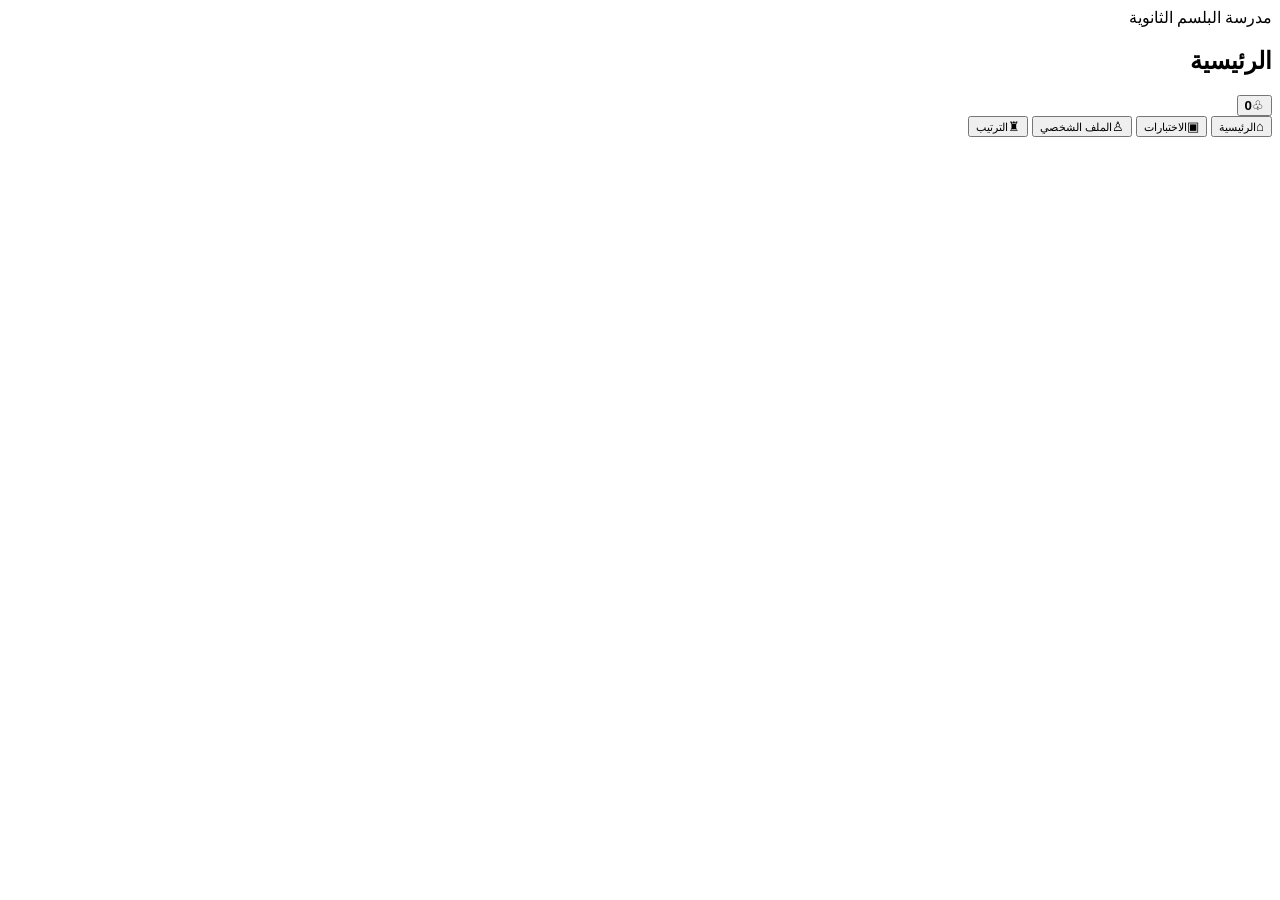
==== app.html @ c5866878 "Add files via upload" ====
<!doctype html>
<html lang="ar" dir="rtl">
<head>
  <meta charset="UTF-8">
  <meta name="viewport" content="width=device-width,initial-scale=1,maximum-scale=1">
  <meta name="theme-color" content="#142338">
  <title>مدرسة البلسم الثانوية</title>
  <link rel="stylesheet" href="/css/style.css">
</head>
<body class="app-page">
<div class="app-frame">
  <header class="topbar">
    <div>
      <div class="mini-school">مدرسة البلسم الثانوية</div>
      <h2 id="pageTitle">الرئيسية</h2>
    </div>
    <button class="icon-btn" id="notifyBtn">♧<b id="notifyCount">0</b></button>
  </header>

  <main id="view" class="view"></main>

  <nav class="bottom-nav">
    <button data-tab="home" class="active"><span>⌂</span><small>الرئيسية</small></button>
    <button data-tab="tests"><span>▣</span><small>الاختبارات</small></button>
    <button data-tab="profile"><span>♙</span><small>الملف الشخصي</small></button>
    <button data-tab="ranking"><span>♜</span><small>الترتيب</small></button>
  </nav>
</div>

<div class="modal hidden" id="modal">
  <div class="modal-card" id="modalContent"></div>
</div>
<script src="/js/app.js"></script>
</body>
</html>
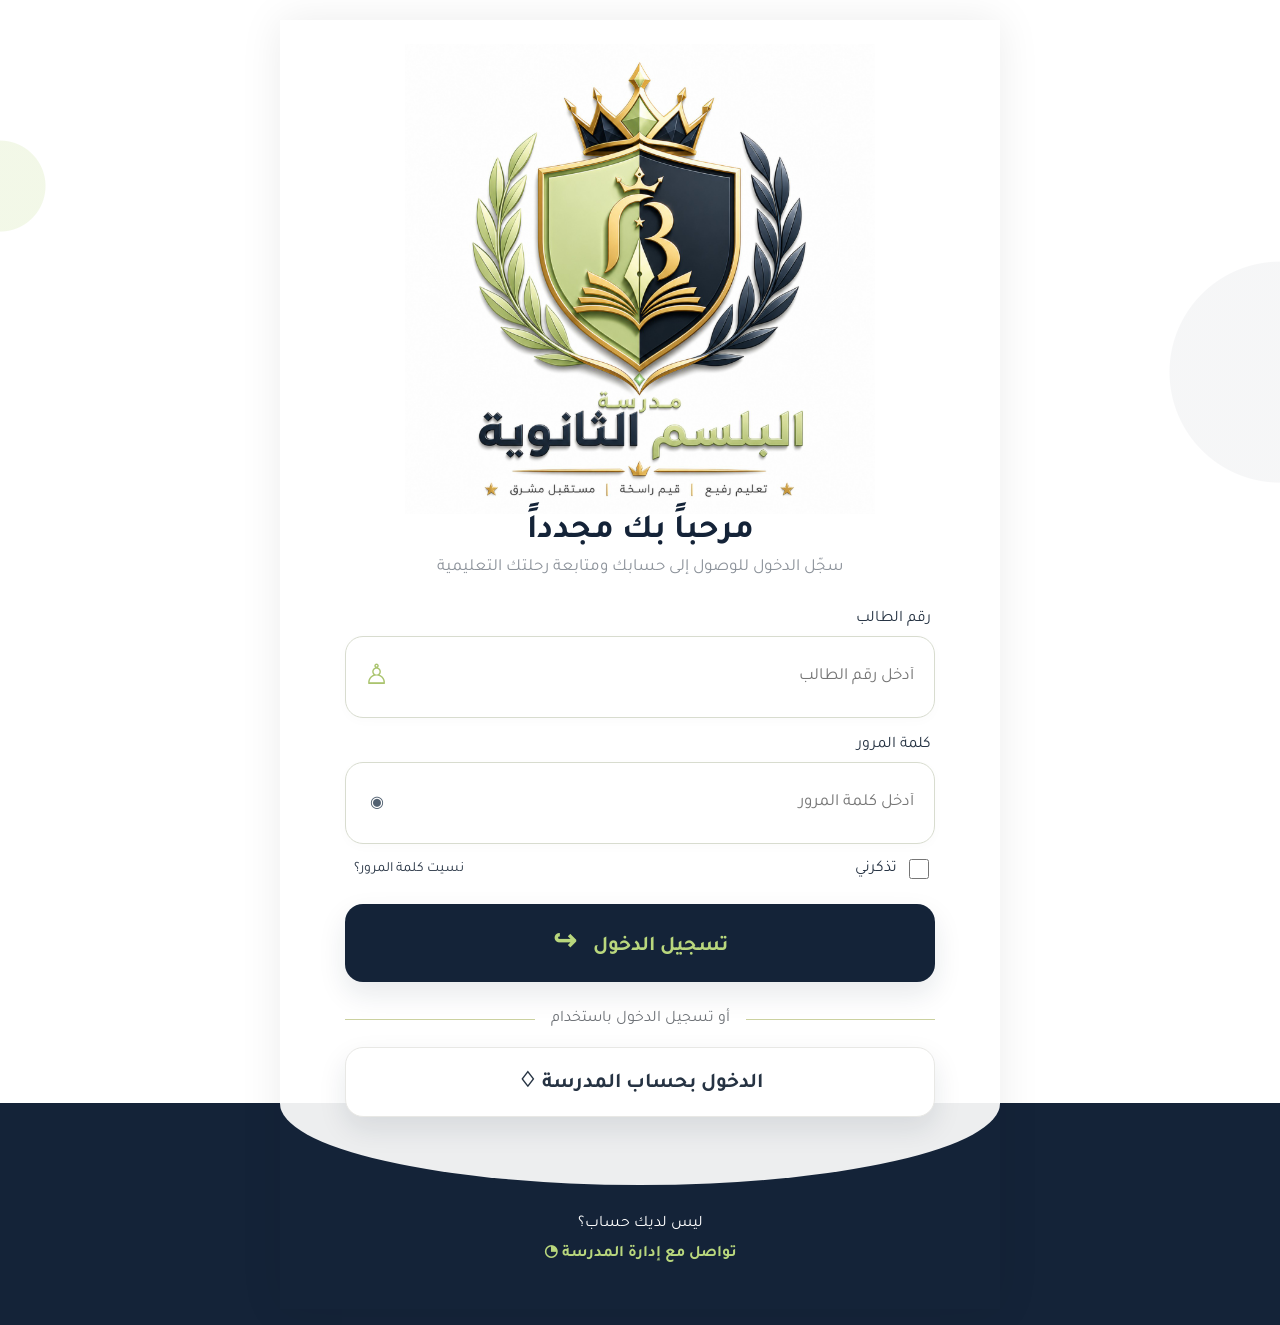
==== commit f469664a: "Update app.html" ====
--- a/app.html
+++ b/app.html
@@ -1,35 +1,245 @@
 <!doctype html>
 <html lang="ar" dir="rtl">
+
 <head>
   <meta charset="UTF-8">
-  <meta name="viewport" content="width=device-width,initial-scale=1,maximum-scale=1">
-  <meta name="theme-color" content="#142338">
+
+  <meta
+    name="viewport"
+    content="width=device-width, initial-scale=1, maximum-scale=1"
+  >
+
+  <meta
+    name="theme-color"
+    content="#142338"
+  >
+
+  <meta
+    name="description"
+    content="منصة مدرسة البلسم الثانوية التعليمية"
+  >
+
   <title>مدرسة البلسم الثانوية</title>
-  <link rel="stylesheet" href="/css/style.css">
+
+  <!-- CSS -->
+  <link rel="stylesheet" href="css/style.css">
 </head>
+
+
 <body class="app-page">
-<div class="app-frame">
-  <header class="topbar">
-    <div>
-      <div class="mini-school">مدرسة البلسم الثانوية</div>
-      <h2 id="pageTitle">الرئيسية</h2>
-    </div>
-    <button class="icon-btn" id="notifyBtn">♧<b id="notifyCount">0</b></button>
-  </header>
-
-  <main id="view" class="view"></main>
-
-  <nav class="bottom-nav">
-    <button data-tab="home" class="active"><span>⌂</span><small>الرئيسية</small></button>
-    <button data-tab="tests"><span>▣</span><small>الاختبارات</small></button>
-    <button data-tab="profile"><span>♙</span><small>الملف الشخصي</small></button>
-    <button data-tab="ranking"><span>♜</span><small>الترتيب</small></button>
-  </nav>
-</div>
-
-<div class="modal hidden" id="modal">
-  <div class="modal-card" id="modalContent"></div>
-</div>
-<script src="/js/app.js"></script>
+
+  <div class="app-frame">
+
+    <!-- =========================
+         الشريط العلوي
+         ========================= -->
+    <header class="topbar">
+
+      <div class="topbar-info">
+
+        <div class="mini-school">
+          مدرسة البلسم الثانوية
+        </div>
+
+        <h2 id="pageTitle">
+          الرئيسية
+        </h2>
+
+      </div>
+
+
+      <!-- زر الإشعارات -->
+      <button
+        class="icon-btn"
+        id="notifyBtn"
+        type="button"
+        aria-label="الإشعارات"
+        title="الإشعارات"
+      >
+
+        <svg
+          class="notification-icon"
+          viewBox="0 0 24 24"
+          aria-hidden="true"
+        >
+          <path d="M18 8a6 6 0 0 0-12 0c0 7-3 7-3 9h18c0-2-3-2-3-9"></path>
+          <path d="M10 21h4"></path>
+        </svg>
+
+        <b id="notifyCount">0</b>
+
+      </button>
+
+    </header>
+
+
+    <!-- =========================
+         محتوى التطبيق
+         ========================= -->
+    <main
+      id="view"
+      class="view"
+    ></main>
+
+
+    <!-- =========================
+         شريط التنقل السفلي
+         ========================= -->
+    <nav
+      class="bottom-nav"
+      aria-label="التنقل الرئيسي"
+    >
+
+
+      <!-- الرئيسية -->
+      <button
+        data-tab="home"
+        class="nav-item active"
+        type="button"
+        aria-label="الرئيسية"
+      >
+
+        <span class="nav-icon">
+
+          <svg
+            viewBox="0 0 24 24"
+            aria-hidden="true"
+          >
+            <path d="M3 10.5 12 3l9 7.5"></path>
+            <path d="M5 9.5V21h14V9.5"></path>
+            <path d="M9 21v-6h6v6"></path>
+          </svg>
+
+        </span>
+
+        <small>الرئيسية</small>
+
+      </button>
+
+
+      <!-- الاختبارات -->
+      <button
+        data-tab="tests"
+        class="nav-item"
+        type="button"
+        aria-label="الاختبارات"
+      >
+
+        <span class="nav-icon">
+
+          <svg
+            viewBox="0 0 24 24"
+            aria-hidden="true"
+          >
+            <rect
+              x="4"
+              y="3"
+              width="16"
+              height="18"
+              rx="3"
+            ></rect>
+
+            <path d="M8 7h8"></path>
+            <path d="M8 11h5"></path>
+            <path d="M8 15h4"></path>
+
+            <path d="m16 14 1.2 1.2L20 12.5"></path>
+          </svg>
+
+        </span>
+
+        <small>الاختبارات</small>
+
+      </button>
+
+
+      <!-- الملف الشخصي -->
+      <button
+        data-tab="profile"
+        class="nav-item"
+        type="button"
+        aria-label="الملف الشخصي"
+      >
+
+        <span class="nav-icon">
+
+          <svg
+            viewBox="0 0 24 24"
+            aria-hidden="true"
+          >
+
+            <circle
+              cx="12"
+              cy="8"
+              r="4"
+            ></circle>
+
+            <path d="M4.5 21a7.5 7.5 0 0 1 15 0"></path>
+
+          </svg>
+
+        </span>
+
+        <small>حسابي</small>
+
+      </button>
+
+
+      <!-- الترتيب -->
+      <button
+        data-tab="ranking"
+        class="nav-item"
+        type="button"
+        aria-label="الترتيب"
+      >
+
+        <span class="nav-icon">
+
+          <svg
+            viewBox="0 0 24 24"
+            aria-hidden="true"
+          >
+
+            <path d="M8 20V10h3v10H8Z"></path>
+
+            <path d="M14 20V4h3v16h-3Z"></path>
+
+            <path d="M2 20V14h3v6H2Z"></path>
+
+          </svg>
+
+        </span>
+
+        <small>الترتيب</small>
+
+      </button>
+
+
+    </nav>
+
+  </div>
+
+
+  <!-- =========================
+       النافذة المنبثقة
+       ========================= -->
+  <div
+    class="modal hidden"
+    id="modal"
+    aria-hidden="true"
+  >
+
+    <div
+      class="modal-card"
+      id="modalContent"
+    ></div>
+
+  </div>
+
+
+  <!-- JavaScript -->
+  <script src="js/app.js"></script>
+
 </body>
-</html>
+
+  </html>
--- a/css/style.css
+++ b/css/style.css
@@ -0,0 +1,133 @@
+@import url('https://fonts.googleapis.com/css2?family=Tajawal:wght@400;500;700;800&display=swap');
+
+:root{
+  --navy:#142338;
+  --navy2:#1d3047;
+  --green:#b9d77d;
+  --green2:#dbe9b3;
+  --gold:#cda94b;
+  --text:#263343;
+  --muted:#8c929a;
+  --bg:#f8f8f6;
+  --white:#fff;
+  --line:#e8e8e5;
+  --shadow:0 12px 28px rgba(20,35,56,.10);
+}
+*{box-sizing:border-box}
+html,body{margin:0;min-height:100%;font-family:Tajawal,Arial,sans-serif;color:var(--text);background:var(--bg)}
+button,input,textarea,select{font:inherit}
+button{cursor:pointer}
+a{text-decoration:none;color:inherit}
+.hidden{display:none!important}
+
+.login-page{
+  min-height:100vh;
+  background:
+    radial-gradient(circle at 0 14%,rgba(185,215,125,.18) 0 45px,transparent 46px),
+    radial-gradient(circle at 100% 28%,rgba(20,35,56,.04) 0 110px,transparent 111px),
+    linear-gradient(#fff 0 83%,var(--navy) 83%);
+}
+.login-shell{width:min(100%,720px);margin:auto;min-height:100vh;display:flex;flex-direction:column;justify-content:space-between}
+.login-card{padding:24px 9% 30px;text-align:center;background:rgba(255,255,255,.92);border-radius:0 0 50% 50%/0 0 7% 7%}
+.login-logo{width:min(92%,470px);max-height:500px;object-fit:contain;display:block;margin:0 auto -12px}
+.login-card h1{font-size:34px;margin:10px 0 5px;color:var(--navy)}
+.lead{font-size:17px;color:var(--muted);margin:0 0 32px}
+.login-card form{text-align:right}
+.login-card label{display:block;font-size:16px;margin:18px 4px 7px}
+.input-wrap{height:82px;border:1.5px solid #d8dccf;border-radius:18px;background:#fff;display:flex;align-items:center;padding:0 18px;gap:12px;box-shadow:0 3px 12px rgba(0,0,0,.02)}
+.input-wrap:focus-within{border-color:var(--green)}
+.input-wrap input{border:0;outline:0;flex:1;background:transparent;font-size:17px;text-align:right}
+.input-wrap span{font-size:28px;color:#aac46e}
+.eye{border:0;background:transparent;color:#526171}
+.login-options{display:flex;justify-content:space-between;align-items:center;margin:12px 3px 22px;font-size:14px}
+.remember{display:flex!important;gap:8px;align-items:center;margin:0!important}
+.remember input{width:20px;height:20px;accent-color:var(--green)}
+.link-button{border:0;background:none;color:var(--text)}
+.primary-btn,.school-login{width:100%;border:0;border-radius:18px;height:78px;font-size:21px;font-weight:700}
+.primary-btn{background:var(--navy);color:var(--green);box-shadow:var(--shadow)}
+.primary-btn span{margin-right:12px;font-size:28px}
+.or{display:flex;align-items:center;gap:16px;color:#6f7378;margin:28px 0 18px}
+.or i{height:1px;background:#cbd19f;flex:1}
+.school-login{height:70px;background:white;border:1px solid var(--line);color:var(--text);box-shadow:var(--shadow)}
+.login-message{min-height:26px;margin-top:12px;color:#b23b3b}
+.login-footer{text-align:center;color:white;padding:30px 20px 45px}
+.login-footer p{margin:0 0 7px;font-size:16px}
+.login-footer a{color:var(--green);font-weight:700}
+
+.app-page{background:linear-gradient(180deg,#fff 0,#f7f8f5 100%);min-height:100vh}
+.app-frame{width:min(100%,720px);margin:auto;min-height:100vh;padding-bottom:92px}
+.topbar{padding:20px 20px 8px;display:flex;align-items:center;justify-content:space-between}
+.topbar h2{margin:2px 0;font-size:26px}
+.mini-school{font-size:13px;color:#99a45d}
+.icon-btn{position:relative;border:0;background:white;font-size:25px;color:var(--navy)}
+.icon-btn b{position:absolute;top:-5px;right:-8px;font-size:10px;background:var(--green);border-radius:20px;padding:3px 6px}
+.view{padding:8px 18px}
+.hero-logo{width:220px;height:220px;object-fit:contain;display:block;margin:-4px auto -35px}
+.brand-lines{text-align:center;margin-bottom:18px}
+.brand-lines strong{font-size:29px;color:var(--navy)}
+.brand-lines strong em{font-style:normal;color:#a9c56d}
+.brand-lines p{margin:3px 0;color:#888;font-size:13px}
+.card{background:#fff;border:1px solid #eceee9;border-radius:20px;box-shadow:0 8px 24px rgba(20,35,56,.07);padding:20px;margin:14px 0}
+.verse-card{background:#f2f5e5;text-align:center;min-height:120px;display:flex;flex-direction:column;justify-content:center}
+.verse-card p{font-size:19px;line-height:1.8;margin:0}
+.verse-card small{color:#7b815f;margin-top:7px}
+.announcement{background:var(--navy);color:white}
+.announcement .accent{color:var(--green);font-weight:700}
+.announcement p{line-height:1.7;margin:7px 0 0}
+.section-head{display:flex;justify-content:space-between;align-items:center;margin:24px 4px 8px}
+.section-head h3{margin:0}
+.muted{color:var(--muted)}
+.post{display:flex;gap:12px;align-items:flex-start}
+.post-badge{width:54px;height:54px;border-radius:15px;background:var(--green2);display:grid;place-items:center;font-size:23px;flex:none}
+.post h4{margin:0 0 5px}.post p{margin:0;color:#72767d;line-height:1.6}
+.bottom-nav{position:fixed;z-index:20;bottom:0;left:50%;transform:translateX(-50%);width:min(100%,720px);height:78px;background:var(--navy);display:grid;grid-template-columns:repeat(4,1fr);padding:7px 8px calc(7px + env(safe-area-inset-bottom));border-radius:22px 22px 0 0;box-shadow:0 -10px 25px rgba(20,35,56,.18)}
+.bottom-nav button{border:0;background:none;color:#dfe4e8;display:flex;flex-direction:column;gap:2px;align-items:center;justify-content:center}
+.bottom-nav button.active{color:var(--green)}
+.bottom-nav span{font-size:25px}.bottom-nav small{font-size:12px}
+
+.test-active{background:var(--navy);color:white;border-radius:22px;padding:22px;box-shadow:var(--shadow)}
+.test-active h3{color:var(--green);margin:0 0 8px}
+.test-meta{display:grid;grid-template-columns:1fr 1fr;gap:12px;margin:18px 0}
+.test-meta div{background:rgba(255,255,255,.06);padding:12px;border-radius:14px}
+.test-meta small{display:block;color:#aab2ba}.test-meta strong{font-size:18px}
+.btn{border:0;border-radius:14px;padding:13px 18px;font-weight:700}
+.btn-primary{background:var(--green);color:var(--navy)}
+.btn-danger{background:#f2d8d8;color:#8f2525}
+.test-row{display:flex;align-items:center;gap:12px;background:#fff;border:1px solid var(--line);border-radius:18px;padding:15px;margin:9px 0}
+.test-row .doc{width:42px;height:42px;border-radius:12px;background:#f1f3ee;display:grid;place-items:center}
+.test-row .grow{flex:1}.test-row h4{margin:0 0 3px}.test-row p{margin:0;color:var(--muted);font-size:12px}
+.score{font-weight:800;color:#9bb75d}
+.profile-head{background:var(--navy);color:white;border-radius:22px;padding:24px;text-align:center}
+.avatar{width:92px;height:92px;border-radius:50%;background:white;border:4px solid var(--green);margin:auto;display:grid;place-items:center;color:var(--navy);font-size:40px}
+.profile-head h2{margin:12px 0 2px}.profile-head p{margin:0;color:#d2d7dd}
+.stats{display:grid;grid-template-columns:repeat(3,1fr);background:white;color:var(--text);border-radius:16px;margin-top:20px;overflow:hidden}
+.stats div{text-align:center;padding:13px;border-left:1px solid var(--line)}.stats div:last-child{border:0}
+.stats small{display:block;color:var(--muted)}.stats strong{font-size:20px}
+.menu-row{display:flex;justify-content:space-between;align-items:center;padding:16px 5px;border-bottom:1px solid #eee}.menu-row:last-child{border:0}
+.ranking-top{display:grid;grid-template-columns:repeat(3,1fr);gap:8px;align-items:end;text-align:center;margin:18px 0}
+.podium{background:white;border-radius:18px;padding:12px;box-shadow:var(--shadow)}
+.podium.first{padding-top:25px;border:2px solid var(--green)}
+.podium .rank{font-size:28px;color:var(--gold);font-weight:800}.podium strong{display:block}.podium small{color:var(--muted)}
+.rank-row{display:flex;align-items:center;gap:12px;padding:12px;background:white;border-radius:14px;margin:7px 0}
+.rank-no{width:32px;text-align:center;font-weight:800}.rank-avatar{width:42px;height:42px;border-radius:50%;background:#eef0ea;display:grid;place-items:center}.rank-name{flex:1}.rank-points{font-size:12px;color:var(--muted)}
+.search{width:100%;height:52px;border:1px solid #d7dbc9;border-radius:15px;padding:0 15px;outline:0;background:white}
+.question-card{background:white;border-radius:22px;padding:20px;box-shadow:var(--shadow);margin-top:15px}
+.question-card h3{line-height:1.7}.option{display:block;width:100%;text-align:right;background:#fafbf8;border:1px solid #e4e7de;border-radius:14px;padding:14px;margin:9px 0}.option.selected{border-color:var(--green);background:#f1f6df}.progress{height:7px;background:#e6e9e4;border-radius:10px;overflow:hidden}.progress i{display:block;height:100%;background:var(--green)}
+.result{background:var(--navy);color:white;text-align:center;border-radius:24px;padding:30px}.result .big{font-size:58px;color:var(--green);font-weight:800}
+
+.modal{position:fixed;inset:0;background:rgba(8,15,24,.55);z-index:50;display:grid;place-items:center;padding:20px}
+.modal-card{width:min(100%,600px);max-height:90vh;overflow:auto;background:white;border-radius:24px;padding:24px}
+.form-grid{display:grid;gap:12px}.form-grid input,.form-grid textarea{width:100%;border:1px solid #ddd;border-radius:13px;padding:12px}.form-grid textarea{min-height:120px}
+.admin-badge{background:var(--green2);color:var(--navy);padding:5px 9px;border-radius:9px;font-size:12px}
+
+@media(min-width:721px){
+  .login-page{padding:20px 0}
+  .login-shell{box-shadow:0 0 40px rgba(0,0,0,.08)}
+  .bottom-nav{bottom:12px;border-radius:22px}
+}
+@media(max-width:420px){
+  .login-card{padding-left:7%;padding-right:7%}
+  .login-logo{width:100%;max-height:430px}
+  .login-card h1{font-size:30px}
+  .lead{font-size:15px}
+}
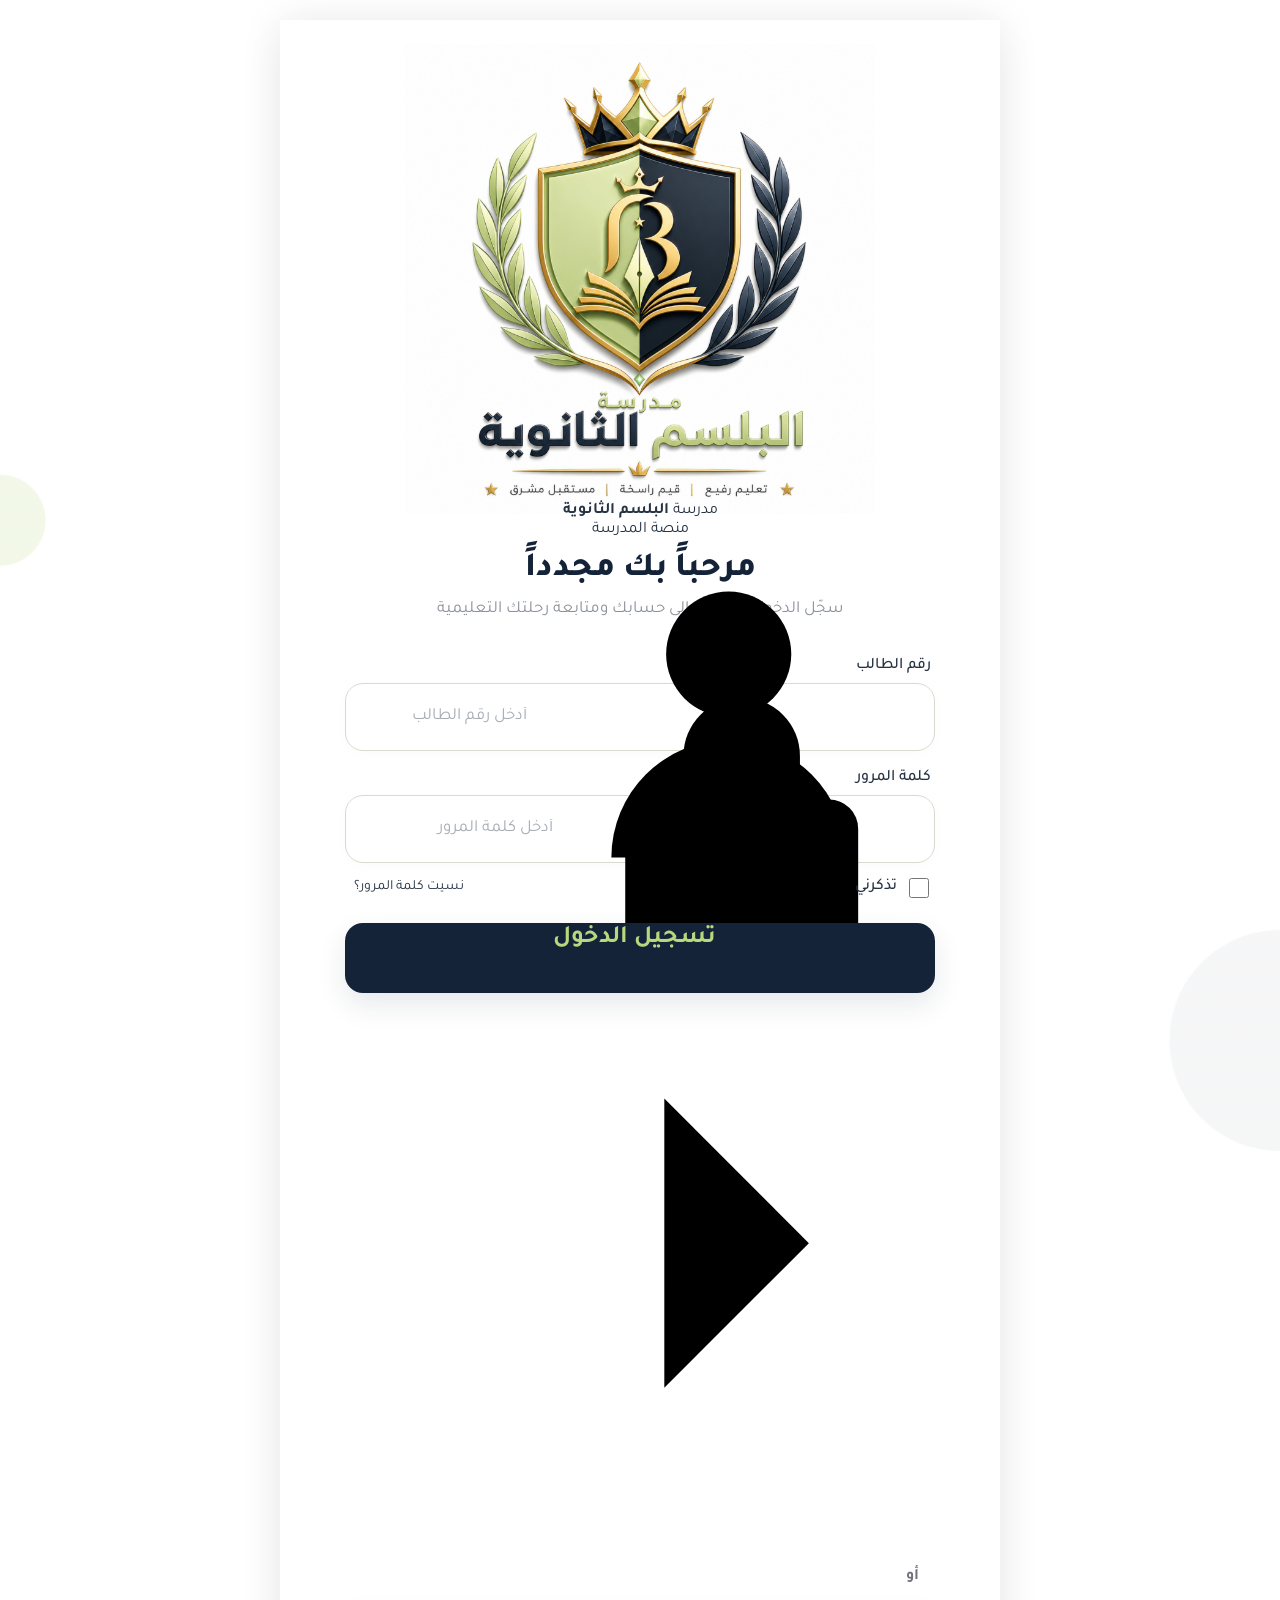
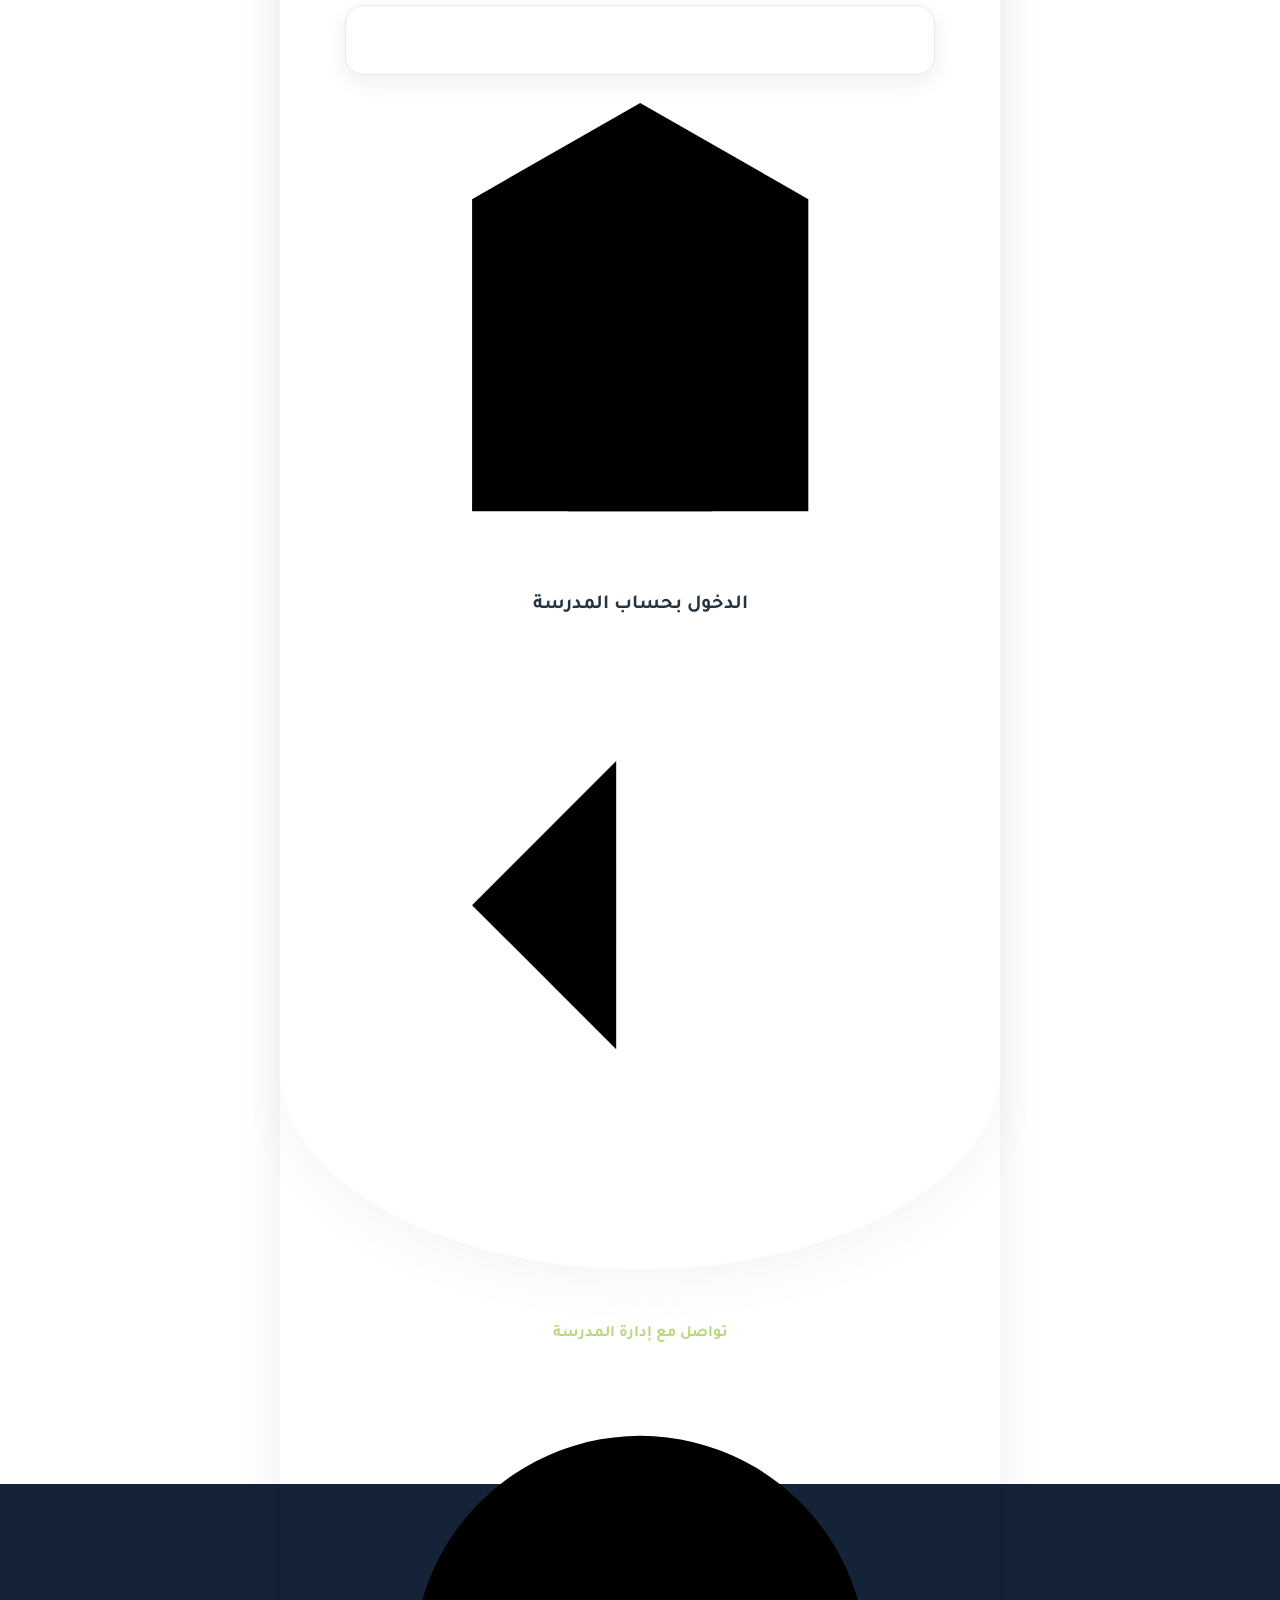
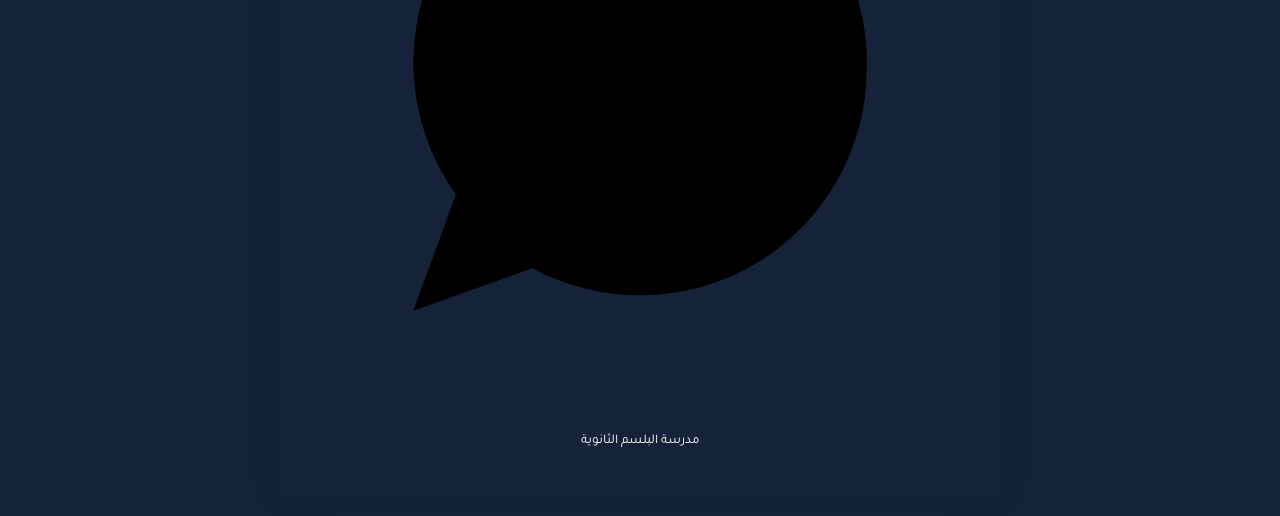
==== commit d19f18ca: "Update app.html" ====
--- a/app.html
+++ b/app.html
@@ -9,10 +9,7 @@
     content="width=device-width, initial-scale=1, maximum-scale=1"
   >
 
-  <meta
-    name="theme-color"
-    content="#142338"
-  >
+  <meta name="theme-color" content="#142338">
 
   <meta
     name="description"
@@ -21,18 +18,13 @@
 
   <title>مدرسة البلسم الثانوية</title>
 
-  <!-- CSS -->
   <link rel="stylesheet" href="css/style.css">
 </head>
-
 
 <body class="app-page">
 
   <div class="app-frame">
 
-    <!-- =========================
-         الشريط العلوي
-         ========================= -->
     <header class="topbar">
 
       <div class="topbar-info">
@@ -47,8 +39,6 @@
 
       </div>
 
-
-      <!-- زر الإشعارات -->
       <button
         class="icon-btn"
         id="notifyBtn"
@@ -72,26 +62,16 @@
 
     </header>
 
-
-    <!-- =========================
-         محتوى التطبيق
-         ========================= -->
     <main
       id="view"
       class="view"
     ></main>
 
-
-    <!-- =========================
-         شريط التنقل السفلي
-         ========================= -->
     <nav
       class="bottom-nav"
       aria-label="التنقل الرئيسي"
     >
 
-
-      <!-- الرئيسية -->
       <button
         data-tab="home"
         class="nav-item active"
@@ -101,10 +81,7 @@
 
         <span class="nav-icon">
 
-          <svg
-            viewBox="0 0 24 24"
-            aria-hidden="true"
-          >
+          <svg viewBox="0 0 24 24" aria-hidden="true">
             <path d="M3 10.5 12 3l9 7.5"></path>
             <path d="M5 9.5V21h14V9.5"></path>
             <path d="M9 21v-6h6v6"></path>
@@ -116,8 +93,6 @@
 
       </button>
 
-
-      <!-- الاختبارات -->
       <button
         data-tab="tests"
         class="nav-item"
@@ -127,10 +102,7 @@
 
         <span class="nav-icon">
 
-          <svg
-            viewBox="0 0 24 24"
-            aria-hidden="true"
-          >
+          <svg viewBox="0 0 24 24" aria-hidden="true">
             <rect
               x="4"
               y="3"
@@ -142,7 +114,6 @@
             <path d="M8 7h8"></path>
             <path d="M8 11h5"></path>
             <path d="M8 15h4"></path>
-
             <path d="m16 14 1.2 1.2L20 12.5"></path>
           </svg>
 
@@ -152,22 +123,16 @@
 
       </button>
 
-
-      <!-- الملف الشخصي -->
       <button
         data-tab="profile"
         class="nav-item"
         type="button"
-        aria-label="الملف الشخصي"
+        aria-label="حسابي"
       >
 
         <span class="nav-icon">
 
-          <svg
-            viewBox="0 0 24 24"
-            aria-hidden="true"
-          >
-
+          <svg viewBox="0 0 24 24" aria-hidden="true">
             <circle
               cx="12"
               cy="8"
@@ -175,7 +140,6 @@
             ></circle>
 
             <path d="M4.5 21a7.5 7.5 0 0 1 15 0"></path>
-
           </svg>
 
         </span>
@@ -184,28 +148,19 @@
 
       </button>
 
-
-      <!-- الترتيب -->
       <button
         data-tab="ranking"
         class="nav-item"
         type="button"
-        aria-label="الترتيب"
+        aria-label="ترتيب الطلاب"
       >
 
         <span class="nav-icon">
 
-          <svg
-            viewBox="0 0 24 24"
-            aria-hidden="true"
-          >
-
+          <svg viewBox="0 0 24 24" aria-hidden="true">
             <path d="M8 20V10h3v10H8Z"></path>
-
             <path d="M14 20V4h3v16h-3Z"></path>
-
             <path d="M2 20V14h3v6H2Z"></path>
-
           </svg>
 
         </span>
@@ -214,15 +169,10 @@
 
       </button>
 
-
     </nav>
 
   </div>
 
-
-  <!-- =========================
-       النافذة المنبثقة
-       ========================= -->
   <div
     class="modal hidden"
     id="modal"
@@ -236,10 +186,7 @@
 
   </div>
 
-
-  <!-- JavaScript -->
   <script src="js/app.js"></script>
 
 </body>
-
   </html>
--- a/css/style.css
+++ b/css/style.css
@@ -8,126 +8,1635 @@
   --gold:#cda94b;
   --text:#263343;
   --muted:#8c929a;
-  --bg:#f8f8f6;
+  --bg:#f7f8f5;
   --white:#fff;
   --line:#e8e8e5;
+
+  --danger:#b23b3b;
+  --success:#719b42;
+
   --shadow:0 12px 28px rgba(20,35,56,.10);
-}
-*{box-sizing:border-box}
-html,body{margin:0;min-height:100%;font-family:Tajawal,Arial,sans-serif;color:var(--text);background:var(--bg)}
-button,input,textarea,select{font:inherit}
-button{cursor:pointer}
-a{text-decoration:none;color:inherit}
-.hidden{display:none!important}
+  --shadow-soft:0 7px 22px rgba(20,35,56,.07);
+
+  --radius:20px;
+}
+
+/* ========================================
+   RESET
+   ======================================== */
+
+*{
+  box-sizing:border-box;
+}
+
+html,
+body{
+  margin:0;
+  min-height:100%;
+  font-family:Tajawal,Arial,sans-serif;
+  color:var(--text);
+  background:var(--bg);
+}
+
+body{
+  -webkit-font-smoothing:antialiased;
+  text-rendering:optimizeLegibility;
+}
+
+button,
+input,
+textarea,
+select{
+  font:inherit;
+}
+
+button{
+  cursor:pointer;
+  -webkit-tap-highlight-color:transparent;
+}
+
+a{
+  text-decoration:none;
+  color:inherit;
+}
+
+img{
+  max-width:100%;
+}
+
+.hidden{
+  display:none!important;
+}
+
+
+/* ========================================
+   LOGIN PAGE
+   ======================================== */
 
 .login-page{
   min-height:100vh;
+
   background:
-    radial-gradient(circle at 0 14%,rgba(185,215,125,.18) 0 45px,transparent 46px),
-    radial-gradient(circle at 100% 28%,rgba(20,35,56,.04) 0 110px,transparent 111px),
-    linear-gradient(#fff 0 83%,var(--navy) 83%);
-}
-.login-shell{width:min(100%,720px);margin:auto;min-height:100vh;display:flex;flex-direction:column;justify-content:space-between}
-.login-card{padding:24px 9% 30px;text-align:center;background:rgba(255,255,255,.92);border-radius:0 0 50% 50%/0 0 7% 7%}
-.login-logo{width:min(92%,470px);max-height:500px;object-fit:contain;display:block;margin:0 auto -12px}
-.login-card h1{font-size:34px;margin:10px 0 5px;color:var(--navy)}
-.lead{font-size:17px;color:var(--muted);margin:0 0 32px}
-.login-card form{text-align:right}
-.login-card label{display:block;font-size:16px;margin:18px 4px 7px}
-.input-wrap{height:82px;border:1.5px solid #d8dccf;border-radius:18px;background:#fff;display:flex;align-items:center;padding:0 18px;gap:12px;box-shadow:0 3px 12px rgba(0,0,0,.02)}
-.input-wrap:focus-within{border-color:var(--green)}
-.input-wrap input{border:0;outline:0;flex:1;background:transparent;font-size:17px;text-align:right}
-.input-wrap span{font-size:28px;color:#aac46e}
-.eye{border:0;background:transparent;color:#526171}
-.login-options{display:flex;justify-content:space-between;align-items:center;margin:12px 3px 22px;font-size:14px}
-.remember{display:flex!important;gap:8px;align-items:center;margin:0!important}
-.remember input{width:20px;height:20px;accent-color:var(--green)}
-.link-button{border:0;background:none;color:var(--text)}
-.primary-btn,.school-login{width:100%;border:0;border-radius:18px;height:78px;font-size:21px;font-weight:700}
-.primary-btn{background:var(--navy);color:var(--green);box-shadow:var(--shadow)}
-.primary-btn span{margin-right:12px;font-size:28px}
-.or{display:flex;align-items:center;gap:16px;color:#6f7378;margin:28px 0 18px}
-.or i{height:1px;background:#cbd19f;flex:1}
-.school-login{height:70px;background:white;border:1px solid var(--line);color:var(--text);box-shadow:var(--shadow)}
-.login-message{min-height:26px;margin-top:12px;color:#b23b3b}
-.login-footer{text-align:center;color:white;padding:30px 20px 45px}
-.login-footer p{margin:0 0 7px;font-size:16px}
-.login-footer a{color:var(--green);font-weight:700}
-
-.app-page{background:linear-gradient(180deg,#fff 0,#f7f8f5 100%);min-height:100vh}
-.app-frame{width:min(100%,720px);margin:auto;min-height:100vh;padding-bottom:92px}
-.topbar{padding:20px 20px 8px;display:flex;align-items:center;justify-content:space-between}
-.topbar h2{margin:2px 0;font-size:26px}
-.mini-school{font-size:13px;color:#99a45d}
-.icon-btn{position:relative;border:0;background:white;font-size:25px;color:var(--navy)}
-.icon-btn b{position:absolute;top:-5px;right:-8px;font-size:10px;background:var(--green);border-radius:20px;padding:3px 6px}
-.view{padding:8px 18px}
-.hero-logo{width:220px;height:220px;object-fit:contain;display:block;margin:-4px auto -35px}
-.brand-lines{text-align:center;margin-bottom:18px}
-.brand-lines strong{font-size:29px;color:var(--navy)}
-.brand-lines strong em{font-style:normal;color:#a9c56d}
-.brand-lines p{margin:3px 0;color:#888;font-size:13px}
-.card{background:#fff;border:1px solid #eceee9;border-radius:20px;box-shadow:0 8px 24px rgba(20,35,56,.07);padding:20px;margin:14px 0}
-.verse-card{background:#f2f5e5;text-align:center;min-height:120px;display:flex;flex-direction:column;justify-content:center}
-.verse-card p{font-size:19px;line-height:1.8;margin:0}
-.verse-card small{color:#7b815f;margin-top:7px}
-.announcement{background:var(--navy);color:white}
-.announcement .accent{color:var(--green);font-weight:700}
-.announcement p{line-height:1.7;margin:7px 0 0}
-.section-head{display:flex;justify-content:space-between;align-items:center;margin:24px 4px 8px}
-.section-head h3{margin:0}
-.muted{color:var(--muted)}
-.post{display:flex;gap:12px;align-items:flex-start}
-.post-badge{width:54px;height:54px;border-radius:15px;background:var(--green2);display:grid;place-items:center;font-size:23px;flex:none}
-.post h4{margin:0 0 5px}.post p{margin:0;color:#72767d;line-height:1.6}
-.bottom-nav{position:fixed;z-index:20;bottom:0;left:50%;transform:translateX(-50%);width:min(100%,720px);height:78px;background:var(--navy);display:grid;grid-template-columns:repeat(4,1fr);padding:7px 8px calc(7px + env(safe-area-inset-bottom));border-radius:22px 22px 0 0;box-shadow:0 -10px 25px rgba(20,35,56,.18)}
-.bottom-nav button{border:0;background:none;color:#dfe4e8;display:flex;flex-direction:column;gap:2px;align-items:center;justify-content:center}
-.bottom-nav button.active{color:var(--green)}
-.bottom-nav span{font-size:25px}.bottom-nav small{font-size:12px}
-
-.test-active{background:var(--navy);color:white;border-radius:22px;padding:22px;box-shadow:var(--shadow)}
-.test-active h3{color:var(--green);margin:0 0 8px}
-.test-meta{display:grid;grid-template-columns:1fr 1fr;gap:12px;margin:18px 0}
-.test-meta div{background:rgba(255,255,255,.06);padding:12px;border-radius:14px}
-.test-meta small{display:block;color:#aab2ba}.test-meta strong{font-size:18px}
-.btn{border:0;border-radius:14px;padding:13px 18px;font-weight:700}
-.btn-primary{background:var(--green);color:var(--navy)}
-.btn-danger{background:#f2d8d8;color:#8f2525}
-.test-row{display:flex;align-items:center;gap:12px;background:#fff;border:1px solid var(--line);border-radius:18px;padding:15px;margin:9px 0}
-.test-row .doc{width:42px;height:42px;border-radius:12px;background:#f1f3ee;display:grid;place-items:center}
-.test-row .grow{flex:1}.test-row h4{margin:0 0 3px}.test-row p{margin:0;color:var(--muted);font-size:12px}
-.score{font-weight:800;color:#9bb75d}
-.profile-head{background:var(--navy);color:white;border-radius:22px;padding:24px;text-align:center}
-.avatar{width:92px;height:92px;border-radius:50%;background:white;border:4px solid var(--green);margin:auto;display:grid;place-items:center;color:var(--navy);font-size:40px}
-.profile-head h2{margin:12px 0 2px}.profile-head p{margin:0;color:#d2d7dd}
-.stats{display:grid;grid-template-columns:repeat(3,1fr);background:white;color:var(--text);border-radius:16px;margin-top:20px;overflow:hidden}
-.stats div{text-align:center;padding:13px;border-left:1px solid var(--line)}.stats div:last-child{border:0}
-.stats small{display:block;color:var(--muted)}.stats strong{font-size:20px}
-.menu-row{display:flex;justify-content:space-between;align-items:center;padding:16px 5px;border-bottom:1px solid #eee}.menu-row:last-child{border:0}
-.ranking-top{display:grid;grid-template-columns:repeat(3,1fr);gap:8px;align-items:end;text-align:center;margin:18px 0}
-.podium{background:white;border-radius:18px;padding:12px;box-shadow:var(--shadow)}
-.podium.first{padding-top:25px;border:2px solid var(--green)}
-.podium .rank{font-size:28px;color:var(--gold);font-weight:800}.podium strong{display:block}.podium small{color:var(--muted)}
-.rank-row{display:flex;align-items:center;gap:12px;padding:12px;background:white;border-radius:14px;margin:7px 0}
-.rank-no{width:32px;text-align:center;font-weight:800}.rank-avatar{width:42px;height:42px;border-radius:50%;background:#eef0ea;display:grid;place-items:center}.rank-name{flex:1}.rank-points{font-size:12px;color:var(--muted)}
-.search{width:100%;height:52px;border:1px solid #d7dbc9;border-radius:15px;padding:0 15px;outline:0;background:white}
-.question-card{background:white;border-radius:22px;padding:20px;box-shadow:var(--shadow);margin-top:15px}
-.question-card h3{line-height:1.7}.option{display:block;width:100%;text-align:right;background:#fafbf8;border:1px solid #e4e7de;border-radius:14px;padding:14px;margin:9px 0}.option.selected{border-color:var(--green);background:#f1f6df}.progress{height:7px;background:#e6e9e4;border-radius:10px;overflow:hidden}.progress i{display:block;height:100%;background:var(--green)}
-.result{background:var(--navy);color:white;text-align:center;border-radius:24px;padding:30px}.result .big{font-size:58px;color:var(--green);font-weight:800}
-
-.modal{position:fixed;inset:0;background:rgba(8,15,24,.55);z-index:50;display:grid;place-items:center;padding:20px}
-.modal-card{width:min(100%,600px);max-height:90vh;overflow:auto;background:white;border-radius:24px;padding:24px}
-.form-grid{display:grid;gap:12px}.form-grid input,.form-grid textarea{width:100%;border:1px solid #ddd;border-radius:13px;padding:12px}.form-grid textarea{min-height:120px}
-.admin-badge{background:var(--green2);color:var(--navy);padding:5px 9px;border-radius:9px;font-size:12px}
+    radial-gradient(
+      circle at 0 14%,
+      rgba(185,215,125,.18) 0 45px,
+      transparent 46px
+    ),
+    radial-gradient(
+      circle at 100% 28%,
+      rgba(20,35,56,.04) 0 110px,
+      transparent 111px
+    ),
+    linear-gradient(
+      #fff 0 83%,
+      var(--navy) 83%
+    );
+}
+
+.login-shell{
+  width:min(100%,720px);
+  margin:auto;
+  min-height:100vh;
+
+  display:flex;
+  flex-direction:column;
+  justify-content:space-between;
+}
+
+.login-card{
+  padding:24px 9% 30px;
+  text-align:center;
+
+  background:rgba(255,255,255,.94);
+
+  border-radius:
+    0 0
+    50% 50% /
+    0 0 7% 7%;
+
+  box-shadow:
+    0 18px 50px rgba(20,35,56,.04);
+}
+
+.login-logo{
+  width:min(92%,470px);
+  max-height:500px;
+
+  object-fit:contain;
+
+  display:block;
+
+  margin:0 auto -12px;
+}
+
+.login-card h1{
+  font-size:34px;
+  margin:10px 0 5px;
+  color:var(--navy);
+  font-weight:800;
+}
+
+.lead{
+  font-size:17px;
+  color:var(--muted);
+  margin:0 0 32px;
+  line-height:1.7;
+}
+
+.login-card form{
+  text-align:right;
+}
+
+.login-card label{
+  display:block;
+  font-size:16px;
+  margin:18px 4px 7px;
+  font-weight:500;
+}
+
+.input-wrap{
+  height:68px;
+
+  border:1.5px solid #d8dccf;
+  border-radius:18px;
+
+  background:#fff;
+
+  display:flex;
+  align-items:center;
+
+  padding:0 18px;
+  gap:12px;
+
+  box-shadow:
+    0 3px 12px rgba(0,0,0,.02);
+
+  transition:
+    border-color .2s ease,
+    box-shadow .2s ease,
+    transform .2s ease;
+}
+
+.input-wrap:focus-within{
+  border-color:var(--green);
+
+  box-shadow:
+    0 0 0 4px rgba(185,215,125,.13);
+
+  transform:translateY(-1px);
+}
+
+.input-wrap input{
+  border:0;
+  outline:0;
+
+  flex:1;
+
+  background:transparent;
+
+  font-size:17px;
+  text-align:right;
+
+  color:var(--text);
+}
+
+.input-wrap input::placeholder{
+  color:#a7adb4;
+}
+
+.input-wrap span{
+  font-size:25px;
+  color:#aac46e;
+}
+
+.eye{
+  border:0;
+  background:transparent;
+  color:#526171;
+  padding:7px;
+}
+
+.login-options{
+  display:flex;
+  justify-content:space-between;
+  align-items:center;
+
+  margin:12px 3px 22px;
+
+  font-size:14px;
+}
+
+.remember{
+  display:flex!important;
+  gap:8px;
+  align-items:center;
+
+  margin:0!important;
+}
+
+.remember input{
+  width:20px;
+  height:20px;
+  accent-color:var(--green);
+}
+
+.link-button{
+  border:0;
+  background:none;
+  color:var(--text);
+}
+
+.link-button:hover{
+  color:#718d3e;
+}
+
+.primary-btn,
+.school-login{
+  width:100%;
+  border-radius:18px;
+  height:70px;
+
+  font-size:20px;
+  font-weight:700;
+
+  transition:
+    transform .18s ease,
+    box-shadow .18s ease;
+}
+
+.primary-btn{
+  border:0;
+  background:var(--navy);
+  color:var(--green);
+
+  box-shadow:var(--shadow);
+}
+
+.primary-btn:hover{
+  box-shadow:
+    0 16px 32px rgba(20,35,56,.16);
+}
+
+.primary-btn:active,
+.school-login:active{
+  transform:scale(.985);
+}
+
+.primary-btn span{
+  margin-right:12px;
+  font-size:25px;
+}
+
+.or{
+  display:flex;
+  align-items:center;
+
+  gap:16px;
+
+  color:#6f7378;
+
+  margin:28px 0 18px;
+}
+
+.or i{
+  height:1px;
+  background:#cbd19f;
+  flex:1;
+}
+
+.school-login{
+  background:white;
+
+  border:1px solid var(--line);
+
+  color:var(--text);
+
+  box-shadow:var(--shadow-soft);
+}
+
+.login-message{
+  min-height:26px;
+  margin-top:12px;
+  color:var(--danger);
+}
+
+.login-footer{
+  text-align:center;
+  color:white;
+
+  padding:30px 20px 45px;
+}
+
+.login-footer p{
+  margin:0 0 7px;
+  font-size:16px;
+}
+
+.login-footer a{
+  color:var(--green);
+  font-weight:700;
+}
+
+
+/* ========================================
+   APPLICATION
+   ======================================== */
+
+.app-page{
+  min-height:100vh;
+
+  background:
+    radial-gradient(
+      circle at 100% 0,
+      rgba(185,215,125,.09),
+      transparent 260px
+    ),
+    linear-gradient(
+      180deg,
+      #fff 0,
+      #f7f8f5 100%
+    );
+}
+
+.app-frame{
+  width:min(100%,720px);
+  margin:auto;
+
+  min-height:100vh;
+
+  padding-bottom:112px;
+}
+
+
+/* ========================================
+   TOP BAR
+   ======================================== */
+
+.topbar{
+  position:sticky;
+  top:0;
+
+  z-index:30;
+
+  min-height:78px;
+
+  padding:15px 18px 12px;
+
+  display:flex;
+  align-items:center;
+  justify-content:space-between;
+
+  background:rgba(255,255,255,.88);
+
+  backdrop-filter:blur(18px);
+  -webkit-backdrop-filter:blur(18px);
+
+  border-bottom:1px solid rgba(20,35,56,.055);
+}
+
+.topbar-info{
+  min-width:0;
+}
+
+.topbar h2{
+  margin:3px 0 0;
+
+  font-size:25px;
+  line-height:1.25;
+
+  color:var(--navy);
+
+  font-weight:800;
+}
+
+.mini-school{
+  font-size:12px;
+  color:#8d9959;
+  font-weight:500;
+}
+
+.icon-btn{
+  position:relative;
+
+  width:45px;
+  height:45px;
+
+  border:1px solid rgba(20,35,56,.06);
+
+  border-radius:15px;
+
+  background:white;
+
+  color:var(--navy);
+
+  display:flex;
+  align-items:center;
+  justify-content:center;
+
+  box-shadow:
+    0 5px 16px rgba(20,35,56,.07);
+
+  transition:
+    transform .18s ease,
+    box-shadow .18s ease;
+}
+
+.icon-btn:active{
+  transform:scale(.92);
+}
+
+.icon-btn:hover{
+  box-shadow:
+    0 8px 20px rgba(20,35,56,.11);
+}
+
+.notification-icon{
+  width:22px;
+  height:22px;
+
+  fill:none;
+  stroke:currentColor;
+
+  stroke-width:1.8;
+  stroke-linecap:round;
+  stroke-linejoin:round;
+}
+
+.icon-btn b{
+  position:absolute;
+
+  top:-4px;
+  right:-4px;
+
+  min-width:18px;
+  height:18px;
+
+  display:flex;
+  align-items:center;
+  justify-content:center;
+
+  padding:2px 5px;
+
+  font-size:9px;
+  line-height:1;
+
+  color:var(--navy);
+
+  background:var(--green);
+
+  border:2px solid white;
+  border-radius:20px;
+}
+
+
+/* ========================================
+   MAIN VIEW
+   ======================================== */
+
+.view{
+  padding:12px 18px 18px;
+
+  animation:
+    balsamPage .28s ease both;
+}
+
+@keyframes balsamPage{
+  from{
+    opacity:0;
+    transform:translateY(8px);
+  }
+
+  to{
+    opacity:1;
+    transform:translateY(0);
+  }
+}
+
+
+/* ========================================
+   HOME BRAND
+   ======================================== */
+
+.hero-logo{
+  width:210px;
+  height:210px;
+
+  object-fit:contain;
+
+  display:block;
+
+  margin:-4px auto -30px;
+
+  filter:
+    drop-shadow(
+      0 10px 18px rgba(20,35,56,.08)
+    );
+}
+
+.brand-lines{
+  text-align:center;
+  margin-bottom:20px;
+}
+
+.brand-lines strong{
+  font-size:29px;
+  color:var(--navy);
+  font-weight:800;
+}
+
+.brand-lines strong em{
+  font-style:normal;
+  color:#a9c56d;
+}
+
+.brand-lines p{
+  margin:4px 0;
+  color:#888;
+  font-size:13px;
+}
+
+
+/* ========================================
+   CARDS
+   ======================================== */
+
+.card{
+  background:#fff;
+
+  border:1px solid #eceee9;
+
+  border-radius:22px;
+
+  box-shadow:
+    0 8px 24px rgba(20,35,56,.065);
+
+  padding:20px;
+  margin:14px 0;
+
+  transition:
+    transform .18s ease,
+    box-shadow .18s ease;
+}
+
+.card:active{
+  transform:scale(.992);
+}
+
+.verse-card{
+  background:
+    linear-gradient(
+      145deg,
+      #f4f7e8,
+      #eef3dc
+    );
+
+  text-align:center;
+
+  min-height:120px;
+
+  display:flex;
+  flex-direction:column;
+  justify-content:center;
+
+  border-color:#e2e9cb;
+}
+
+.verse-card p{
+  font-size:19px;
+  line-height:1.9;
+  margin:0;
+}
+
+.verse-card small{
+  color:#7b815f;
+  margin-top:7px;
+}
+
+.announcement{
+  background:
+    linear-gradient(
+      145deg,
+      var(--navy),
+      #1b2f47
+    );
+
+  color:white;
+
+  border:0;
+
+  box-shadow:
+    0 12px 28px rgba(20,35,56,.16);
+}
+
+.announcement .accent{
+  color:var(--green);
+  font-weight:700;
+}
+
+.announcement p{
+  line-height:1.8;
+  margin:7px 0 0;
+}
+
+.section-head{
+  display:flex;
+  justify-content:space-between;
+  align-items:center;
+
+  margin:25px 4px 9px;
+}
+
+.section-head h3{
+  margin:0;
+  color:var(--navy);
+  font-size:19px;
+}
+
+.muted{
+  color:var(--muted);
+}
+
+
+/* ========================================
+   POSTS
+   ======================================== */
+
+.post{
+  display:flex;
+  gap:12px;
+  align-items:flex-start;
+}
+
+.post-badge{
+  width:54px;
+  height:54px;
+
+  border-radius:16px;
+
+  background:var(--green2);
+
+  display:grid;
+  place-items:center;
+
+  font-size:23px;
+
+  flex:none;
+}
+
+.post h4{
+  margin:0 0 5px;
+  color:var(--navy);
+}
+
+.post p{
+  margin:0;
+  color:#72767d;
+  line-height:1.65;
+}
+
+
+/* ========================================
+   MODERN BOTTOM NAV
+   ======================================== */
+
+.bottom-nav{
+  position:fixed;
+
+  z-index:40;
+
+  bottom:12px;
+  left:50%;
+
+  transform:translateX(-50%);
+
+  width:min(calc(100% - 20px),700px);
+
+  height:72px;
+
+  padding:6px;
+
+  display:grid;
+  grid-template-columns:repeat(4,1fr);
+
+  background:rgba(20,35,56,.94);
+
+  backdrop-filter:blur(18px);
+  -webkit-backdrop-filter:blur(18px);
+
+  border:1px solid rgba(255,255,255,.08);
+
+  border-radius:24px;
+
+  box-shadow:
+    0 14px 35px rgba(20,35,56,.24);
+}
+
+.bottom-nav .nav-item{
+  position:relative;
+
+  min-width:0;
+
+  border:0;
+  background:transparent;
+
+  color:#cbd2d9;
+
+  display:flex;
+  flex-direction:column;
+
+  align-items:center;
+  justify-content:center;
+
+  gap:3px;
+
+  border-radius:18px;
+
+  transition:
+    transform .18s ease,
+    color .18s ease,
+    background .18s ease;
+}
+
+.bottom-nav .nav-item:active{
+  transform:scale(.91);
+}
+
+.nav-icon{
+  width:39px;
+  height:34px;
+
+  display:flex;
+  align-items:center;
+  justify-content:center;
+
+  border-radius:13px;
+
+  transition:
+    transform .2s ease,
+    background .2s ease;
+}
+
+.nav-icon svg{
+  width:22px;
+  height:22px;
+
+  fill:none;
+  stroke:currentColor;
+
+  stroke-width:1.8;
+
+  stroke-linecap:round;
+  stroke-linejoin:round;
+
+  transition:
+    transform .2s ease,
+    stroke-width .2s ease;
+}
+
+.bottom-nav small{
+  font-size:10px;
+  line-height:1;
+
+  white-space:nowrap;
+
+  color:inherit;
+
+  transition:
+    color .2s ease;
+}
+
+.bottom-nav .nav-item.active{
+  color:var(--green);
+
+  background:
+    rgba(185,215,125,.08);
+}
+
+.bottom-nav .nav-item.active .nav-icon{
+  background:
+    rgba(185,215,125,.14);
+
+  transform:translateY(-1px);
+}
+
+.bottom-nav .nav-item.active .nav-icon svg{
+  stroke-width:2.3;
+  transform:scale(1.06);
+}
+
+.bottom-nav .nav-item.active::after{
+  content:"";
+
+  position:absolute;
+
+  bottom:2px;
+
+  width:5px;
+  height:5px;
+
+  border-radius:50%;
+
+  background:var(--green);
+
+  box-shadow:
+    0 0 8px rgba(185,215,125,.55);
+}
+
+
+/* ========================================
+   TESTS
+   ======================================== */
+
+.test-active{
+  background:
+    linear-gradient(
+      145deg,
+      var(--navy),
+      #1d344d
+    );
+
+  color:white;
+
+  border-radius:23px;
+
+  padding:22px;
+
+  box-shadow:
+    0 14px 30px rgba(20,35,56,.15);
+}
+
+.test-active h3{
+  color:var(--green);
+  margin:0 0 8px;
+  font-size:20px;
+}
+
+.test-meta{
+  display:grid;
+  grid-template-columns:1fr 1fr;
+
+  gap:12px;
+
+  margin:18px 0;
+}
+
+.test-meta div{
+  background:rgba(255,255,255,.07);
+
+  padding:13px;
+
+  border-radius:15px;
+
+  border:1px solid rgba(255,255,255,.05);
+}
+
+.test-meta small{
+  display:block;
+  color:#aab2ba;
+}
+
+.test-meta strong{
+  font-size:18px;
+}
+
+.btn{
+  border:0;
+  border-radius:14px;
+
+  padding:13px 18px;
+
+  font-weight:700;
+
+  transition:
+    transform .18s ease,
+    box-shadow .18s ease;
+}
+
+.btn:active{
+  transform:scale(.96);
+}
+
+.btn-primary{
+  background:var(--green);
+  color:var(--navy);
+}
+
+.btn-danger{
+  background:#f2d8d8;
+  color:#8f2525;
+}
+
+.test-row{
+  display:flex;
+  align-items:center;
+
+  gap:12px;
+
+  background:#fff;
+
+  border:1px solid var(--line);
+
+  border-radius:18px;
+
+  padding:15px;
+
+  margin:9px 0;
+
+  box-shadow:
+    0 5px 17px rgba(20,35,56,.045);
+
+  transition:
+    transform .18s ease,
+    box-shadow .18s ease;
+}
+
+.test-row:active{
+  transform:scale(.985);
+}
+
+.test-row .doc{
+  width:44px;
+  height:44px;
+
+  border-radius:13px;
+
+  background:#f1f3ee;
+
+  display:grid;
+  place-items:center;
+
+  flex:none;
+}
+
+.test-row .grow{
+  flex:1;
+  min-width:0;
+}
+
+.test-row h4{
+  margin:0 0 3px;
+}
+
+.test-row p{
+  margin:0;
+
+  color:var(--muted);
+
+  font-size:12px;
+}
+
+.score{
+  font-weight:800;
+  color:#9bb75d;
+}
+
+
+/* ========================================
+   PROFILE
+   ======================================== */
+
+.profile-head{
+  background:
+    linear-gradient(
+      145deg,
+      var(--navy),
+      #1c334c
+    );
+
+  color:white;
+
+  border-radius:24px;
+
+  padding:25px;
+
+  text-align:center;
+
+  box-shadow:
+    0 14px 30px rgba(20,35,56,.14);
+}
+
+.avatar{
+  width:92px;
+  height:92px;
+
+  border-radius:50%;
+
+  background:white;
+
+  border:4px solid var(--green);
+
+  margin:auto;
+
+  display:grid;
+  place-items:center;
+
+  color:var(--navy);
+
+  font-size:40px;
+
+  box-shadow:
+    0 8px 20px rgba(0,0,0,.12);
+}
+
+.profile-head h2{
+  margin:12px 0 2px;
+}
+
+.profile-head p{
+  margin:0;
+  color:#d2d7dd;
+}
+
+.stats{
+  display:grid;
+  grid-template-columns:repeat(3,1fr);
+
+  background:white;
+  color:var(--text);
+
+  border-radius:17px;
+
+  margin-top:20px;
+
+  overflow:hidden;
+
+  border:1px solid rgba(255,255,255,.08);
+}
+
+.stats div{
+  text-align:center;
+
+  padding:13px;
+
+  border-left:1px solid var(--line);
+}
+
+.stats div:last-child{
+  border:0;
+}
+
+.stats small{
+  display:block;
+  color:var(--muted);
+}
+
+.stats strong{
+  font-size:20px;
+  color:var(--navy);
+}
+
+.menu-row{
+  display:flex;
+  justify-content:space-between;
+  align-items:center;
+
+  padding:16px 5px;
+
+  border-bottom:1px solid #eee;
+
+  transition:
+    padding .18s ease,
+    background .18s ease;
+}
+
+.menu-row:last-child{
+  border:0;
+}
+
+.menu-row:active{
+  padding-right:10px;
+  padding-left:10px;
+}
+
+.admin-badge{
+  background:var(--green2);
+
+  color:var(--navy);
+
+  padding:5px 9px;
+
+  border-radius:9px;
+
+  font-size:12px;
+}
+
+
+/* ========================================
+   RANKING
+   ======================================== */
+
+.ranking-top{
+  display:grid;
+
+  grid-template-columns:
+    repeat(3,1fr);
+
+  gap:8px;
+
+  align-items:end;
+
+  text-align:center;
+
+  margin:18px 0;
+}
+
+.podium{
+  background:white;
+
+  border-radius:18px;
+
+  padding:12px;
+
+  box-shadow:var(--shadow-soft);
+
+  border:1px solid #edf0ea;
+}
+
+.podium.first{
+  padding-top:25px;
+
+  border:2px solid var(--green);
+}
+
+.podium .rank{
+  font-size:28px;
+
+  color:var(--gold);
+
+  font-weight:800;
+}
+
+.podium strong{
+  display:block;
+}
+
+.podium small{
+  color:var(--muted);
+}
+
+.rank-row{
+  display:flex;
+
+  align-items:center;
+
+  gap:12px;
+
+  padding:12px;
+
+  background:white;
+
+  border-radius:14px;
+
+  margin:7px 0;
+
+  border:1px solid #edf0ea;
+
+  box-shadow:
+    0 4px 14px rgba(20,35,56,.04);
+}
+
+.rank-no{
+  width:32px;
+  text-align:center;
+
+  font-weight:800;
+
+  color:var(--navy);
+}
+
+.rank-avatar{
+  width:42px;
+  height:42px;
+
+  border-radius:50%;
+
+  background:#eef0ea;
+
+  display:grid;
+  place-items:center;
+
+  flex:none;
+}
+
+.rank-name{
+  flex:1;
+}
+
+.rank-points{
+  font-size:12px;
+  color:var(--muted);
+}
+
+
+/* ========================================
+   SEARCH
+   ======================================== */
+
+.search{
+  width:100%;
+
+  height:52px;
+
+  border:1px solid #d7dbc9;
+
+  border-radius:15px;
+
+  padding:0 15px;
+
+  outline:0;
+
+  background:white;
+
+  transition:
+    border-color .2s ease,
+    box-shadow .2s ease;
+}
+
+.search:focus{
+  border-color:var(--green);
+
+  box-shadow:
+    0 0 0 4px rgba(185,215,125,.13);
+}
+
+.search::placeholder{
+  color:#a5aab0;
+}
+
+
+/* ========================================
+   EXAM QUESTIONS
+   ======================================== */
+
+.question-card{
+  background:white;
+
+  border-radius:22px;
+
+  padding:20px;
+
+  box-shadow:var(--shadow);
+
+  margin-top:15px;
+
+  border:1px solid #edf0ea;
+}
+
+.question-card h3{
+  line-height:1.7;
+}
+
+.option{
+  display:block;
+
+  width:100%;
+
+  text-align:right;
+
+  background:#fafbf8;
+
+  border:1px solid #e4e7de;
+
+  border-radius:14px;
+
+  padding:14px;
+
+  margin:9px 0;
+
+  color:var(--text);
+
+  transition:
+    border-color .18s ease,
+    background .18s ease,
+    transform .18s ease;
+}
+
+.option:active{
+  transform:scale(.985);
+}
+
+.option.selected{
+  border-color:var(--green);
+
+  background:#f1f6df;
+
+  box-shadow:
+    0 4px 12px rgba(185,215,125,.12);
+}
+
+.progress{
+  height:7px;
+
+  background:#e6e9e4;
+
+  border-radius:10px;
+
+  overflow:hidden;
+}
+
+.progress i{
+  display:block;
+
+  height:100%;
+
+  background:var(--green);
+
+  border-radius:inherit;
+
+  transition:
+    width .3s ease;
+}
+
+
+/* ========================================
+   RESULTS
+   ======================================== */
+
+.result{
+  background:
+    linear-gradient(
+      145deg,
+      var(--navy),
+      #1d344d
+    );
+
+  color:white;
+
+  text-align:center;
+
+  border-radius:24px;
+
+  padding:30px;
+
+  box-shadow:
+    0 14px 30px rgba(20,35,56,.16);
+}
+
+.result .big{
+  font-size:58px;
+
+  color:var(--green);
+
+  font-weight:800;
+}
+
+
+/* ========================================
+   MODAL
+   ======================================== */
+
+.modal{
+  position:fixed;
+
+  inset:0;
+
+  background:
+    rgba(8,15,24,.58);
+
+  z-index:100;
+
+  display:grid;
+
+  place-items:center;
+
+  padding:20px;
+
+  backdrop-filter:blur(4px);
+  -webkit-backdrop-filter:blur(4px);
+
+  animation:
+    modalFade .2s ease both;
+}
+
+@keyframes modalFade{
+  from{
+    opacity:0;
+  }
+
+  to{
+    opacity:1;
+  }
+}
+
+.modal-card{
+  width:min(100%,600px);
+
+  max-height:90vh;
+
+  overflow:auto;
+
+  background:white;
+
+  border-radius:25px;
+
+  padding:24px;
+
+  box-shadow:
+    0 25px 60px rgba(0,0,0,.2);
+
+  animation:
+    modalCard .22s ease both;
+}
+
+@keyframes modalCard{
+  from{
+    opacity:0;
+    transform:translateY(12px) scale(.98);
+  }
+
+  to{
+    opacity:1;
+    transform:translateY(0) scale(1);
+  }
+}
+
+
+/* ========================================
+   FORMS
+   ======================================== */
+
+.form-grid{
+  display:grid;
+  gap:12px;
+}
+
+.form-grid input,
+.form-grid textarea,
+.form-grid select{
+  width:100%;
+
+  border:1px solid #ddd;
+
+  border-radius:13px;
+
+  padding:12px;
+
+  outline:0;
+
+  background:white;
+
+  transition:
+    border-color .2s ease,
+    box-shadow .2s ease;
+}
+
+.form-grid input:focus,
+.form-grid textarea:focus,
+.form-grid select:focus{
+  border-color:var(--green);
+
+  box-shadow:
+    0 0 0 4px rgba(185,215,125,.12);
+}
+
+.form-grid textarea{
+  min-height:120px;
+  resize:vertical;
+}
+
+
+/* ========================================
+   GENERAL TOUCH EFFECTS
+   ======================================== */
+
+.card,
+.test-row,
+.rank-row,
+.option,
+.menu-row,
+.btn,
+.icon-btn{
+  -webkit-user-select:none;
+  user-select:none;
+}
+
+
+/* ========================================
+   DESKTOP
+   ======================================== */
 
 @media(min-width:721px){
-  .login-page{padding:20px 0}
-  .login-shell{box-shadow:0 0 40px rgba(0,0,0,.08)}
-  .bottom-nav{bottom:12px;border-radius:22px}
-}
+
+  .login-page{
+    padding:20px 0;
+  }
+
+  .login-shell{
+    box-shadow:
+      0 0 40px rgba(0,0,0,.08);
+  }
+
+  .bottom-nav{
+    bottom:14px;
+  }
+}
+
+
+/* ========================================
+   MOBILE
+   ======================================== */
+
+@media(max-width:720px){
+
+  .app-frame{
+    padding-bottom:106px;
+  }
+
+  .bottom-nav{
+    bottom:
+      max(10px, env(safe-area-inset-bottom));
+
+    width:
+      calc(100% - 20px);
+  }
+}
+
+
 @media(max-width:420px){
-  .login-card{padding-left:7%;padding-right:7%}
-  .login-logo{width:100%;max-height:430px}
-  .login-card h1{font-size:30px}
-  .lead{font-size:15px}
-}
+
+  .login-card{
+    padding-left:7%;
+    padding-right:7%;
+  }
+
+  .login-logo{
+    width:100%;
+    max-height:430px;
+  }
+
+  .login-card h1{
+    font-size:30px;
+  }
+
+  .lead{
+    font-size:15px;
+  }
+
+  .topbar{
+    padding-left:15px;
+    padding-right:15px;
+  }
+
+  .topbar h2{
+    font-size:23px;
+  }
+
+  .view{
+    padding-left:14px;
+    padding-right:14px;
+  }
+
+  .hero-logo{
+    width:190px;
+    height:190px;
+  }
+
+  .brand-lines strong{
+    font-size:25px;
+  }
+
+  .bottom-nav{
+    height:70px;
+    border-radius:22px;
+  }
+
+  .bottom-nav .nav-item{
+    height:58px;
+  }
+
+  .nav-icon{
+    width:37px;
+    height:32px;
+  }
+
+  .nav-icon svg{
+    width:21px;
+    height:21px;
+  }
+
+  .bottom-nav small{
+    font-size:9px;
+  }
+
+  .card{
+    padding:17px;
+  }
+}
+
+
+/* ========================================
+   ACCESSIBILITY
+   ======================================== */
+
+@media(prefers-reduced-motion:reduce){
+
+  *,
+  *::before,
+  *::after{
+    animation-duration:.01ms!important;
+    animation-iteration-count:1!important;
+    transition-duration:.01ms!important;
+    scroll-behavior:auto!important;
+  }
+
+}
